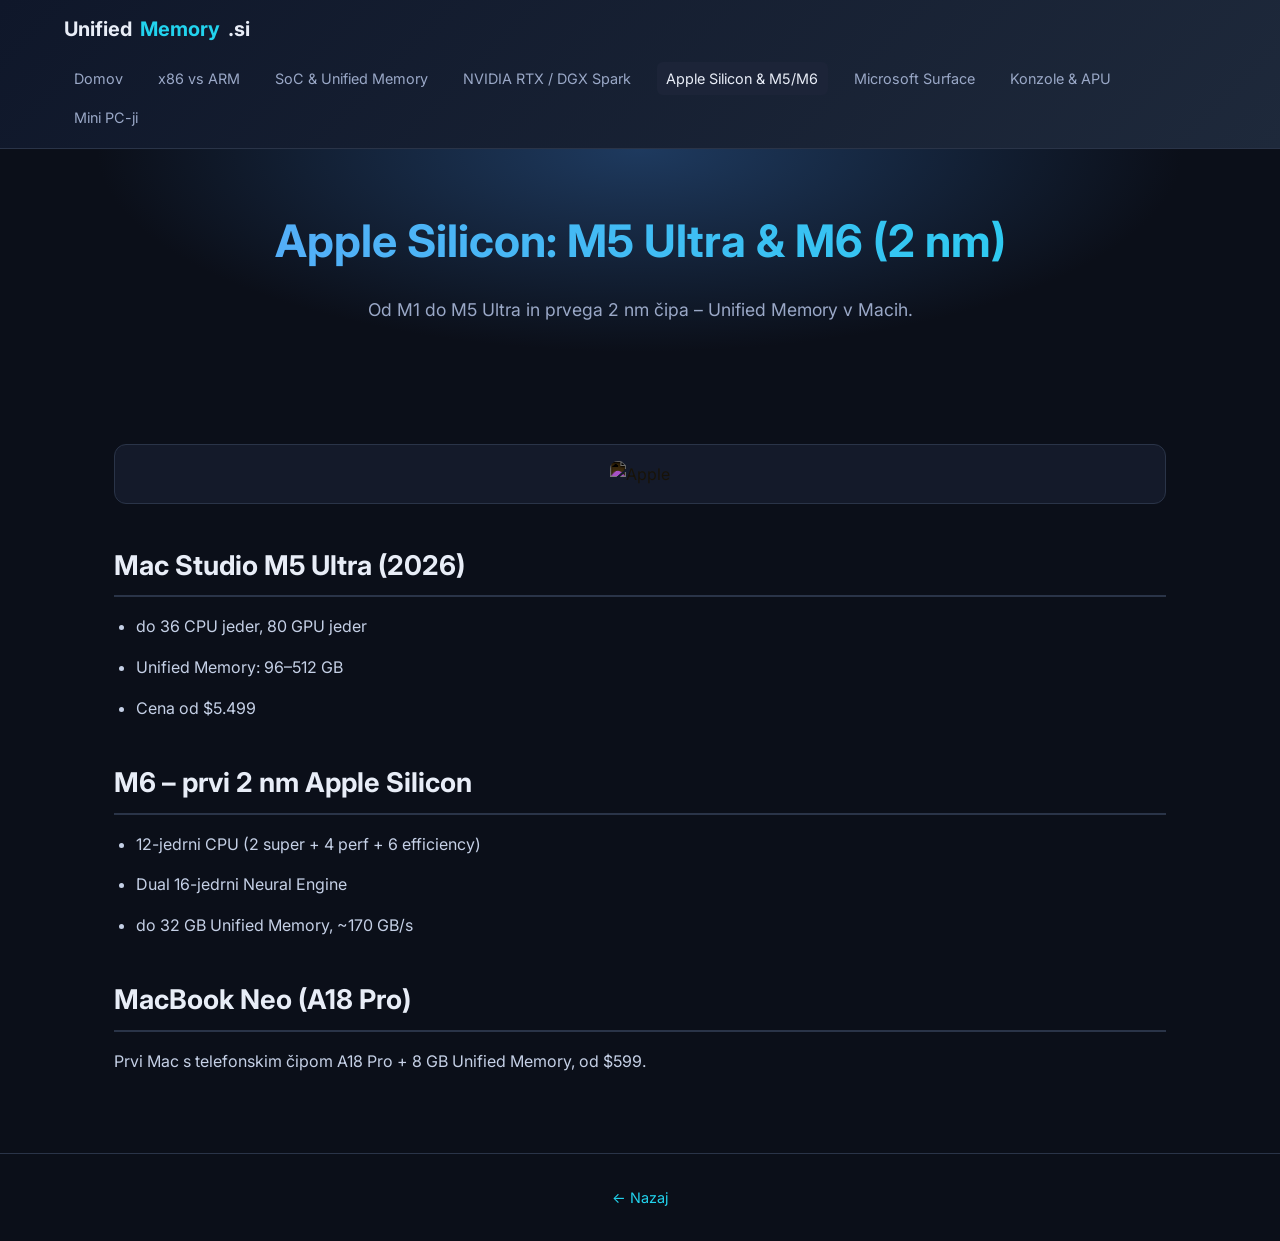
==== apple-silicon.html @ dfecbeb2 "Add SoC, NVIDIA Spark, Apple Silicon, Surface, konzole and mini-PC pages" ====
<!DOCTYPE html>
<html lang="sl">
<head>
  <meta charset="UTF-8">
  <meta name="viewport" content="width=device-width, initial-scale=1.0">
  <title>Apple Silicon – M5 Ultra, M6, MacBook Neo</title>
  <link rel="stylesheet" href="css/style.css">
  <link href="https://fonts.googleapis.com/css2?family=Inter:wght@400;600;700&display=swap" rel="stylesheet">
</head>
<body>
  <header>
    <div class="nav-container">
      <a href="index.html" class="logo">Unified<span>Memory</span>.si</a>
      <nav>
        <a href="index.html">Domov</a>
        <a href="x86-vs-arm.html">x86 vs ARM</a>
        <a href="soc-unified.html">SoC & Unified Memory</a>
        <a href="nvidia-rtx-spark.html">NVIDIA RTX / DGX Spark</a>
        <a href="apple-silicon.html" class="active">Apple Silicon & M5/M6</a>
        <a href="surface-laptop.html">Microsoft Surface</a>
        <a href="konzole-apu.html">Konzole & APU</a>
        <a href="mini-pc.html">Mini PC-ji</a>
      </nav>
    </div>
  </header>
  <section class="hero">
    <h1>Apple Silicon: M5 Ultra & M6 (2 nm)</h1>
    <p>Od M1 do M5 Ultra in prvega 2 nm čipa – Unified Memory v Macih.</p>
  </section>
  <div class="container content">
    <div class="img-box">
      <img src="https://upload.wikimedia.org/wikipedia/commons/thumb/f/fa/Apple_logo_black.svg/200px-Apple_logo_black.svg.png" alt="Apple" style="max-height:50px; filter: invert(1);">
    </div>
    <h2>Mac Studio M5 Ultra (2026)</h2>
    <ul>
      <li>do 36 CPU jeder, 80 GPU jeder</li>
      <li>Unified Memory: 96–512 GB</li>
      <li>Cena od $5.499</li>
    </ul>
    <h2>M6 – prvi 2 nm Apple Silicon</h2>
    <ul>
      <li>12-jedrni CPU (2 super + 4 perf + 6 efficiency)</li>
      <li>Dual 16-jedrni Neural Engine</li>
      <li>do 32 GB Unified Memory, ~170 GB/s</li>
    </ul>
    <h2 id="neo">MacBook Neo (A18 Pro)</h2>
    <p>Prvi Mac s telefonskim čipom A18 Pro + 8 GB Unified Memory, od $599.</p>
  </div>
  <footer><p><a href="index.html">← Nazaj</a></p></footer>
</body>
</html>
---- css/style.css ----
:root {
  --bg: #0b0f19;
  --bg-card: #141a2a;
  --bg-hover: #1c2438;
  --text: #e8edf7;
  --text-muted: #9aa8c7;
  --accent: #3b82f6;
  --accent2: #22d3ee;
  --apple: #a3a3a3;
  --nvidia: #76b900;
  --ms: #00a4ef;
  --border: #2a3448;
  --radius: 12px;
  --font: 'Inter', system-ui, -apple-system, sans-serif;
}

* { box-sizing: border-box; margin: 0; padding: 0; }

body {
  font-family: var(--font);
  background: var(--bg);
  color: var(--text);
  line-height: 1.65;
  min-height: 100vh;
}

a { color: var(--accent2); text-decoration: none; }
a:hover { text-decoration: underline; }

header {
  background: linear-gradient(135deg, #0f172a 0%, #1e293b 100%);
  border-bottom: 1px solid var(--border);
  position: sticky;
  top: 0;
  z-index: 100;
}

.nav-container {
  max-width: 1200px;
  margin: 0 auto;
  padding: 0.8rem 1.5rem;
  display: flex;
  align-items: center;
  justify-content: space-between;
  flex-wrap: wrap;
  gap: 1rem;
}

.logo {
  font-weight: 700;
  font-size: 1.25rem;
  color: var(--text);
  display: flex;
  align-items: center;
  gap: 0.5rem;
}

.logo span { color: var(--accent2); }

nav {
  display: flex;
  flex-wrap: wrap;
  gap: 0.4rem 1rem;
}

nav a {
  color: var(--text-muted);
  font-size: 0.9rem;
  padding: 0.3rem 0.6rem;
  border-radius: 6px;
  transition: all 0.2s;
}

nav a:hover, nav a.active {
  color: var(--text);
  background: var(--bg-hover);
  text-decoration: none;
}

.hero {
  background: radial-gradient(ellipse at top, #1e3a5f 0%, var(--bg) 60%);
  padding: 3.5rem 1.5rem 2.5rem;
  text-align: center;
}

.hero h1 {
  font-size: clamp(1.8rem, 4vw, 2.8rem);
  margin-bottom: 1rem;
  background: linear-gradient(90deg, #60a5fa, #22d3ee);
  -webkit-background-clip: text;
  -webkit-text-fill-color: transparent;
  background-clip: text;
}

.hero p {
  max-width: 720px;
  margin: 0 auto 1.5rem;
  color: var(--text-muted);
  font-size: 1.1rem;
}

.container {
  max-width: 1100px;
  margin: 0 auto;
  padding: 2rem 1.5rem 4rem;
}

.card-grid {
  display: grid;
  grid-template-columns: repeat(auto-fill, minmax(280px, 1fr));
  gap: 1.25rem;
  margin: 2rem 0;
}

.card {
  background: var(--bg-card);
  border: 1px solid var(--border);
  border-radius: var(--radius);
  padding: 1.5rem;
  transition: transform 0.2s, border-color 0.2s;
}

.card:hover {
  transform: translateY(-3px);
  border-color: var(--accent);
}

.card h3 { margin-bottom: 0.5rem; font-size: 1.15rem; }
.card p { color: var(--text-muted); font-size: 0.95rem; }
.card a.btn {
  display: inline-block;
  margin-top: 1rem;
  padding: 0.45rem 1rem;
  background: var(--accent);
  color: white;
  border-radius: 6px;
  font-size: 0.9rem;
  text-decoration: none;
}
.card a.btn:hover { background: #2563eb; }

.content h2 {
  font-size: 1.7rem;
  margin: 2.5rem 0 1rem;
  padding-bottom: 0.4rem;
  border-bottom: 2px solid var(--border);
}

.content h3 {
  font-size: 1.25rem;
  margin: 1.8rem 0 0.7rem;
  color: var(--accent2);
}

.content p, .content li { margin-bottom: 0.9rem; color: #c5d0e6; }
.content ul, .content ol { padding-left: 1.4rem; margin-bottom: 1.2rem; }

.table-wrap { overflow-x: auto; margin: 1.5rem 0; }
table {
  width: 100%;
  border-collapse: collapse;
  font-size: 0.95rem;
}
th, td {
  padding: 0.7rem 1rem;
  text-align: left;
  border-bottom: 1px solid var(--border);
}
th { background: var(--bg-card); color: var(--accent2); }
tr:hover td { background: var(--bg-hover); }

.img-box {
  background: var(--bg-card);
  border: 1px solid var(--border);
  border-radius: var(--radius);
  padding: 1rem;
  margin: 1.5rem 0;
  text-align: center;
}
.img-box img {
  max-width: 100%;
  height: auto;
  border-radius: 8px;
}
.img-box figcaption {
  margin-top: 0.6rem;
  font-size: 0.85rem;
  color: var(--text-muted);
}

.compare {
  display: grid;
  grid-template-columns: 1fr 1fr;
  gap: 1.5rem;
  margin: 1.5rem 0;
}
@media (max-width: 700px) { .compare { grid-template-columns: 1fr; } }

.badge {
  display: inline-block;
  padding: 0.2rem 0.6rem;
  border-radius: 999px;
  font-size: 0.75rem;
  font-weight: 600;
  margin-right: 0.4rem;
}
.badge-arm { background: #1e3a5f; color: #60a5fa; }
.badge-x86 { background: #3b1f1f; color: #f87171; }
.badge-unified { background: #134e4a; color: #2dd4bf; }
.badge-soc { background: #3b2f1e; color: #fbbf24; }

footer {
  border-top: 1px solid var(--border);
  padding: 2rem 1.5rem;
  text-align: center;
  color: var(--text-muted);
  font-size: 0.9rem;
}

.highlight {
  background: linear-gradient(90deg, rgba(59,130,246,0.15), rgba(34,211,238,0.1));
  border-left: 4px solid var(--accent2);
  padding: 1rem 1.2rem;
  margin: 1.5rem 0;
  border-radius: 0 8px 8px 0;
}

.diagram {
  font-family: ui-monospace, monospace;
  background: #0f172a;
  border: 1px solid var(--border);
  border-radius: 8px;
  padding: 1.2rem;
  overflow-x: auto;
  font-size: 0.85rem;
  line-height: 1.4;
  white-space: pre;
  color: #94a3b8;
}
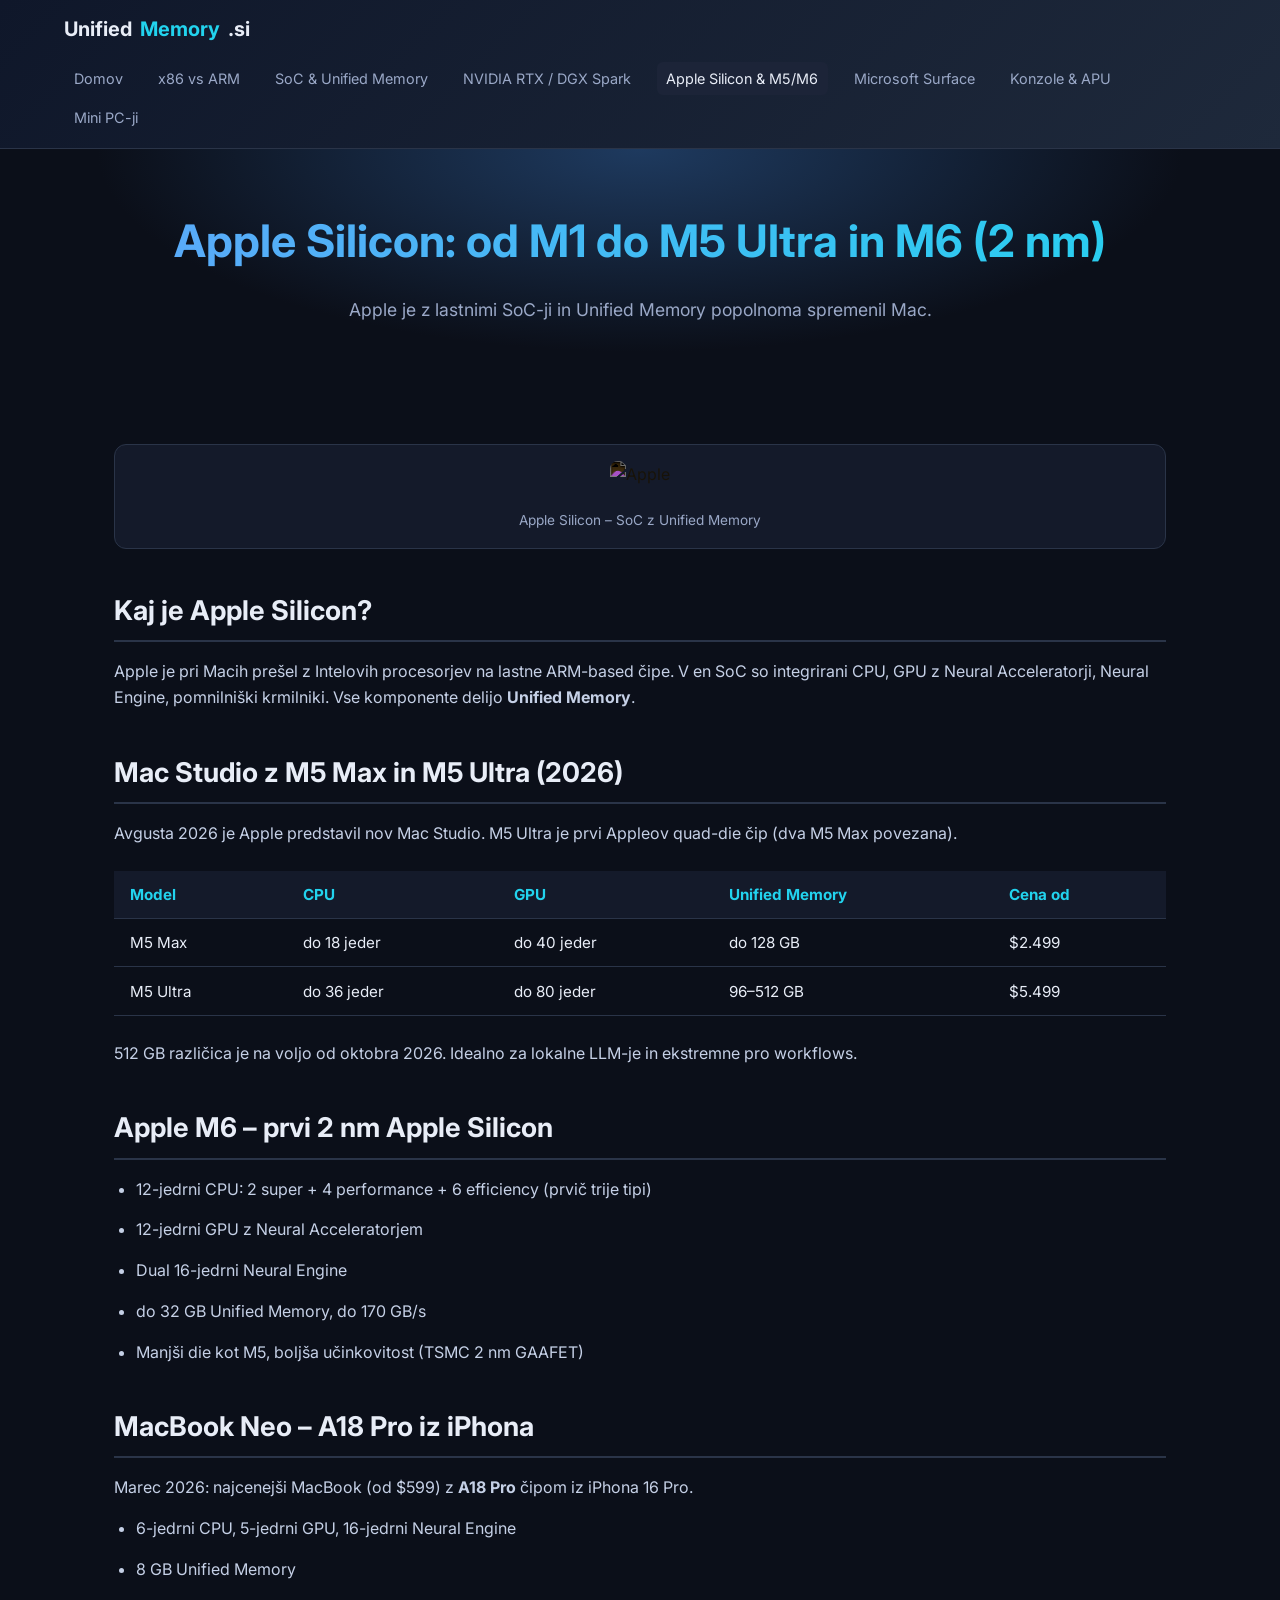
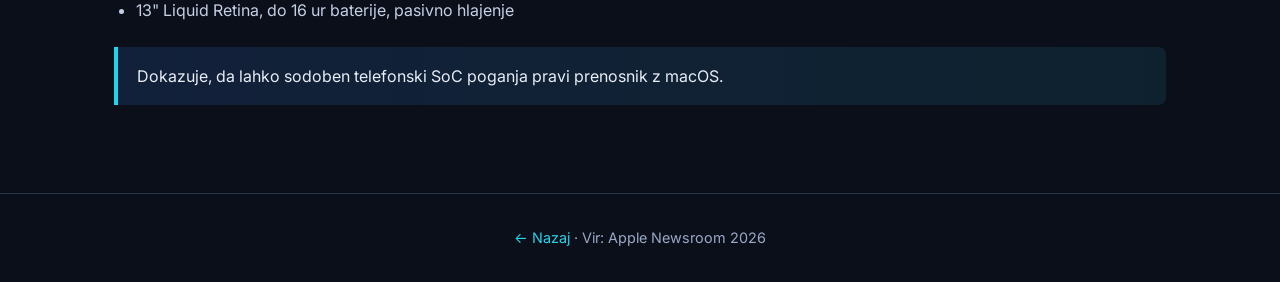
==== commit 40f74c2a: "Expand Apple Silicon, Surface, konzole and SoC pages with images and detailed text" ====
--- a/apple-silicon.html
+++ b/apple-silicon.html
@@ -3,7 +3,7 @@
 <head>
   <meta charset="UTF-8">
   <meta name="viewport" content="width=device-width, initial-scale=1.0">
-  <title>Apple Silicon – M5 Ultra, M6, MacBook Neo</title>
+  <title>Apple Silicon – Mac Studio M5 Ultra, M6 in MacBook Neo</title>
   <link rel="stylesheet" href="css/style.css">
   <link href="https://fonts.googleapis.com/css2?family=Inter:wght@400;600;700&display=swap" rel="stylesheet">
 </head>
@@ -24,28 +24,45 @@
     </div>
   </header>
   <section class="hero">
-    <h1>Apple Silicon: M5 Ultra & M6 (2 nm)</h1>
-    <p>Od M1 do M5 Ultra in prvega 2 nm čipa – Unified Memory v Macih.</p>
+    <h1>Apple Silicon: od M1 do M5 Ultra in M6 (2 nm)</h1>
+    <p>Apple je z lastnimi SoC-ji in Unified Memory popolnoma spremenil Mac.</p>
   </section>
   <div class="container content">
     <div class="img-box">
-      <img src="https://upload.wikimedia.org/wikipedia/commons/thumb/f/fa/Apple_logo_black.svg/200px-Apple_logo_black.svg.png" alt="Apple" style="max-height:50px; filter: invert(1);">
+      <img src="https://upload.wikimedia.org/wikipedia/commons/thumb/f/fa/Apple_logo_black.svg/200px-Apple_logo_black.svg.png" alt="Apple" style="max-height:48px; filter: invert(1); margin-bottom:0.8rem;">
+      <figcaption>Apple Silicon – SoC z Unified Memory</figcaption>
     </div>
-    <h2>Mac Studio M5 Ultra (2026)</h2>
+    <h2>Kaj je Apple Silicon?</h2>
+    <p>Apple je pri Macih prešel z Intelovih procesorjev na lastne ARM-based čipe. V en SoC so integrirani CPU, GPU z Neural Acceleratorji, Neural Engine, pomnilniški krmilniki. Vse komponente delijo <strong>Unified Memory</strong>.</p>
+    <h2 id="studio">Mac Studio z M5 Max in M5 Ultra (2026)</h2>
+    <p>Avgusta 2026 je Apple predstavil nov Mac Studio. M5 Ultra je prvi Appleov quad-die čip (dva M5 Max povezana).</p>
+    <div class="table-wrap">
+      <table>
+        <thead><tr><th>Model</th><th>CPU</th><th>GPU</th><th>Unified Memory</th><th>Cena od</th></tr></thead>
+        <tbody>
+          <tr><td>M5 Max</td><td>do 18 jeder</td><td>do 40 jeder</td><td>do 128 GB</td><td>$2.499</td></tr>
+          <tr><td>M5 Ultra</td><td>do 36 jeder</td><td>do 80 jeder</td><td>96–512 GB</td><td>$5.499</td></tr>
+        </tbody>
+      </table>
+    </div>
+    <p>512 GB različica je na voljo od oktobra 2026. Idealno za lokalne LLM-je in ekstremne pro workflows.</p>
+    <h2>Apple M6 – prvi 2 nm Apple Silicon</h2>
     <ul>
-      <li>do 36 CPU jeder, 80 GPU jeder</li>
-      <li>Unified Memory: 96–512 GB</li>
-      <li>Cena od $5.499</li>
+      <li>12-jedrni CPU: 2 super + 4 performance + 6 efficiency (prvič trije tipi)</li>
+      <li>12-jedrni GPU z Neural Acceleratorjem</li>
+      <li>Dual 16-jedrni Neural Engine</li>
+      <li>do 32 GB Unified Memory, do 170 GB/s</li>
+      <li>Manjši die kot M5, boljša učinkovitost (TSMC 2 nm GAAFET)</li>
     </ul>
-    <h2>M6 – prvi 2 nm Apple Silicon</h2>
+    <h2 id="neo">MacBook Neo – A18 Pro iz iPhona</h2>
+    <p>Marec 2026: najcenejši MacBook (od $599) z <strong>A18 Pro</strong> čipom iz iPhona 16 Pro.</p>
     <ul>
-      <li>12-jedrni CPU (2 super + 4 perf + 6 efficiency)</li>
-      <li>Dual 16-jedrni Neural Engine</li>
-      <li>do 32 GB Unified Memory, ~170 GB/s</li>
+      <li>6-jedrni CPU, 5-jedrni GPU, 16-jedrni Neural Engine</li>
+      <li>8 GB Unified Memory</li>
+      <li>13" Liquid Retina, do 16 ur baterije, pasivno hlajenje</li>
     </ul>
-    <h2 id="neo">MacBook Neo (A18 Pro)</h2>
-    <p>Prvi Mac s telefonskim čipom A18 Pro + 8 GB Unified Memory, od $599.</p>
+    <div class="highlight">Dokazuje, da lahko sodoben telefonski SoC poganja pravi prenosnik z macOS.</div>
   </div>
-  <footer><p><a href="index.html">← Nazaj</a></p></footer>
+  <footer><p><a href="index.html">← Nazaj</a> · Vir: Apple Newsroom 2026</p></footer>
 </body>
 </html>
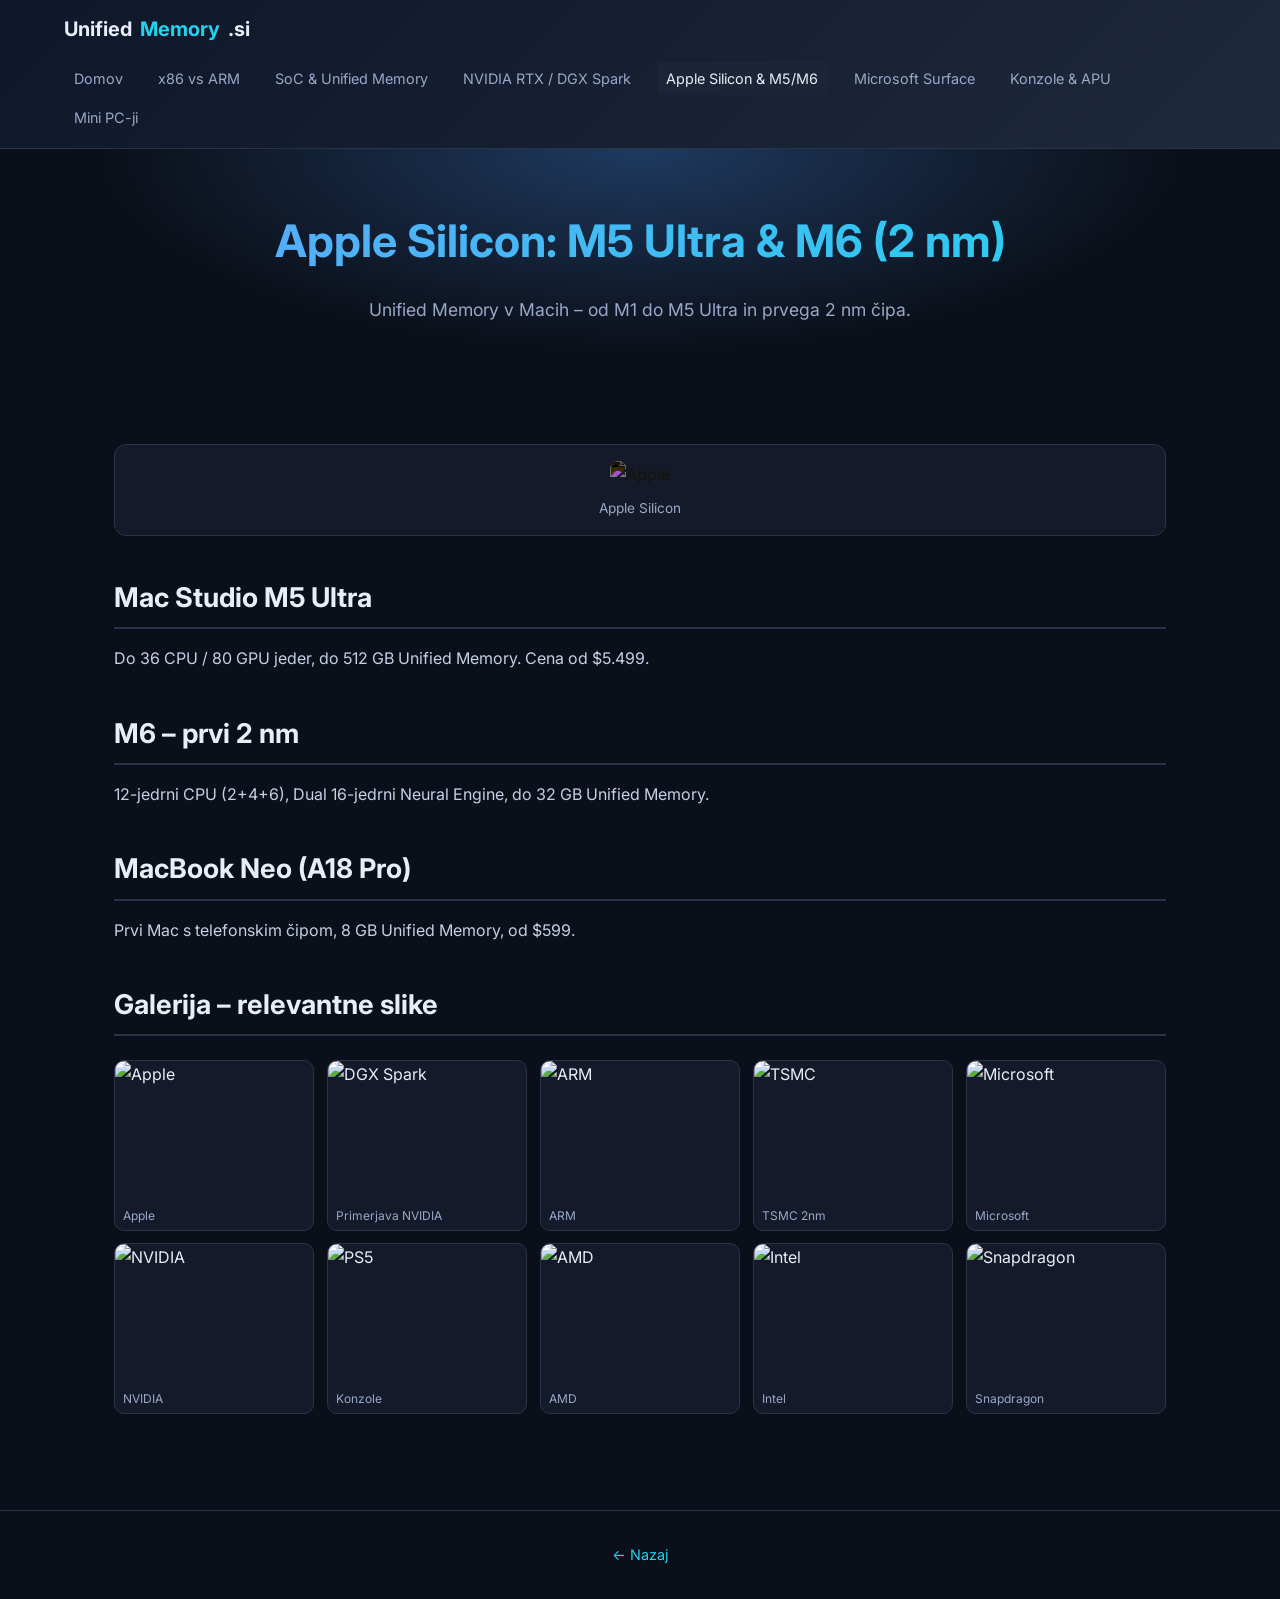
==== commit e17032de: "Add galleries to Apple, Surface, SoC, konzole and mini-pc pages" ====
--- a/apple-silicon.html
+++ b/apple-silicon.html
@@ -1,68 +1,27 @@
 <!DOCTYPE html>
 <html lang="sl">
-<head>
-  <meta charset="UTF-8">
-  <meta name="viewport" content="width=device-width, initial-scale=1.0">
-  <title>Apple Silicon – Mac Studio M5 Ultra, M6 in MacBook Neo</title>
-  <link rel="stylesheet" href="css/style.css">
-  <link href="https://fonts.googleapis.com/css2?family=Inter:wght@400;600;700&display=swap" rel="stylesheet">
-</head>
+<head><meta charset="UTF-8"><meta name="viewport" content="width=device-width, initial-scale=1.0"><title>Apple Silicon – M5 Ultra, M6, Neo</title><link rel="stylesheet" href="css/style.css"><link href="https://fonts.googleapis.com/css2?family=Inter:wght@400;600;700&display=swap" rel="stylesheet"></head>
 <body>
-  <header>
-    <div class="nav-container">
-      <a href="index.html" class="logo">Unified<span>Memory</span>.si</a>
-      <nav>
-        <a href="index.html">Domov</a>
-        <a href="x86-vs-arm.html">x86 vs ARM</a>
-        <a href="soc-unified.html">SoC & Unified Memory</a>
-        <a href="nvidia-rtx-spark.html">NVIDIA RTX / DGX Spark</a>
-        <a href="apple-silicon.html" class="active">Apple Silicon & M5/M6</a>
-        <a href="surface-laptop.html">Microsoft Surface</a>
-        <a href="konzole-apu.html">Konzole & APU</a>
-        <a href="mini-pc.html">Mini PC-ji</a>
-      </nav>
-    </div>
-  </header>
-  <section class="hero">
-    <h1>Apple Silicon: od M1 do M5 Ultra in M6 (2 nm)</h1>
-    <p>Apple je z lastnimi SoC-ji in Unified Memory popolnoma spremenil Mac.</p>
-  </section>
-  <div class="container content">
-    <div class="img-box">
-      <img src="https://upload.wikimedia.org/wikipedia/commons/thumb/f/fa/Apple_logo_black.svg/200px-Apple_logo_black.svg.png" alt="Apple" style="max-height:48px; filter: invert(1); margin-bottom:0.8rem;">
-      <figcaption>Apple Silicon – SoC z Unified Memory</figcaption>
-    </div>
-    <h2>Kaj je Apple Silicon?</h2>
-    <p>Apple je pri Macih prešel z Intelovih procesorjev na lastne ARM-based čipe. V en SoC so integrirani CPU, GPU z Neural Acceleratorji, Neural Engine, pomnilniški krmilniki. Vse komponente delijo <strong>Unified Memory</strong>.</p>
-    <h2 id="studio">Mac Studio z M5 Max in M5 Ultra (2026)</h2>
-    <p>Avgusta 2026 je Apple predstavil nov Mac Studio. M5 Ultra je prvi Appleov quad-die čip (dva M5 Max povezana).</p>
-    <div class="table-wrap">
-      <table>
-        <thead><tr><th>Model</th><th>CPU</th><th>GPU</th><th>Unified Memory</th><th>Cena od</th></tr></thead>
-        <tbody>
-          <tr><td>M5 Max</td><td>do 18 jeder</td><td>do 40 jeder</td><td>do 128 GB</td><td>$2.499</td></tr>
-          <tr><td>M5 Ultra</td><td>do 36 jeder</td><td>do 80 jeder</td><td>96–512 GB</td><td>$5.499</td></tr>
-        </tbody>
-      </table>
-    </div>
-    <p>512 GB različica je na voljo od oktobra 2026. Idealno za lokalne LLM-je in ekstremne pro workflows.</p>
-    <h2>Apple M6 – prvi 2 nm Apple Silicon</h2>
-    <ul>
-      <li>12-jedrni CPU: 2 super + 4 performance + 6 efficiency (prvič trije tipi)</li>
-      <li>12-jedrni GPU z Neural Acceleratorjem</li>
-      <li>Dual 16-jedrni Neural Engine</li>
-      <li>do 32 GB Unified Memory, do 170 GB/s</li>
-      <li>Manjši die kot M5, boljša učinkovitost (TSMC 2 nm GAAFET)</li>
-    </ul>
-    <h2 id="neo">MacBook Neo – A18 Pro iz iPhona</h2>
-    <p>Marec 2026: najcenejši MacBook (od $599) z <strong>A18 Pro</strong> čipom iz iPhona 16 Pro.</p>
-    <ul>
-      <li>6-jedrni CPU, 5-jedrni GPU, 16-jedrni Neural Engine</li>
-      <li>8 GB Unified Memory</li>
-      <li>13" Liquid Retina, do 16 ur baterije, pasivno hlajenje</li>
-    </ul>
-    <div class="highlight">Dokazuje, da lahko sodoben telefonski SoC poganja pravi prenosnik z macOS.</div>
-  </div>
-  <footer><p><a href="index.html">← Nazaj</a> · Vir: Apple Newsroom 2026</p></footer>
-</body>
-</html>
+<header><div class="nav-container"><a href="index.html" class="logo">Unified<span>Memory</span>.si</a><nav><a href="index.html">Domov</a><a href="x86-vs-arm.html">x86 vs ARM</a><a href="soc-unified.html">SoC & Unified Memory</a><a href="nvidia-rtx-spark.html">NVIDIA RTX / DGX Spark</a><a href="apple-silicon.html" class="active">Apple Silicon & M5/M6</a><a href="surface-laptop.html">Microsoft Surface</a><a href="konzole-apu.html">Konzole & APU</a><a href="mini-pc.html">Mini PC-ji</a></nav></div></header>
+<section class="hero"><h1>Apple Silicon: M5 Ultra & M6 (2 nm)</h1><p>Unified Memory v Macih – od M1 do M5 Ultra in prvega 2 nm čipa.</p></section>
+<div class="container content">
+<div class="img-box"><img src="https://upload.wikimedia.org/wikipedia/commons/thumb/f/fa/Apple_logo_black.svg/200px-Apple_logo_black.svg.png" alt="Apple" style="max-height:48px; filter:invert(1);"><figcaption>Apple Silicon</figcaption></div>
+<h2>Mac Studio M5 Ultra</h2><p>Do 36 CPU / 80 GPU jeder, do 512 GB Unified Memory. Cena od $5.499.</p>
+<h2>M6 – prvi 2 nm</h2><p>12-jedrni CPU (2+4+6), Dual 16-jedrni Neural Engine, do 32 GB Unified Memory.</p>
+<h2>MacBook Neo (A18 Pro)</h2><p>Prvi Mac s telefonskim čipom, 8 GB Unified Memory, od $599.</p>
+<h2>Galerija – relevantne slike</h2>
+<div class="gallery">
+<figure><img src="https://upload.wikimedia.org/wikipedia/commons/thumb/f/fa/Apple_logo_black.svg/200px-Apple_logo_black.svg.png" alt="Apple" loading="lazy"><figcaption>Apple</figcaption></figure>
+<figure><img src="https://upload.wikimedia.org/wikipedia/commons/8/8e/Nvidia_DGX_Spark_oblique_view_dllu.jpg" alt="DGX Spark" loading="lazy"><figcaption>Primerjava NVIDIA</figcaption></figure>
+<figure><img src="https://upload.wikimedia.org/wikipedia/commons/thumb/1/15/Arm_logo_2017.svg/200px-Arm_logo_2017.svg.png" alt="ARM" loading="lazy"><figcaption>ARM</figcaption></figure>
+<figure><img src="https://upload.wikimedia.org/wikipedia/commons/thumb/9/99/TSMC_Logo.svg/200px-TSMC_Logo.svg.png" alt="TSMC" loading="lazy"><figcaption>TSMC 2nm</figcaption></figure>
+<figure><img src="https://upload.wikimedia.org/wikipedia/commons/thumb/2/2b/Microsoft_logo_%282012%29.svg/200px-Microsoft_logo_%282012%29.svg.png" alt="Microsoft" loading="lazy"><figcaption>Microsoft</figcaption></figure>
+<figure><img src="https://upload.wikimedia.org/wikipedia/commons/thumb/a/a4/NVIDIA_logo.svg/200px-NVIDIA_logo.svg.png" alt="NVIDIA" loading="lazy"><figcaption>NVIDIA</figcaption></figure>
+<figure><img src="https://upload.wikimedia.org/wikipedia/commons/thumb/0/00/PlayStation_5_console_and_controller.jpg/640px-PlayStation_5_console_and_controller.jpg" alt="PS5" loading="lazy"><figcaption>Konzole</figcaption></figure>
+<figure><img src="https://upload.wikimedia.org/wikipedia/commons/thumb/7/7c/AMD_Logo.svg/200px-AMD_Logo.svg.png" alt="AMD" loading="lazy"><figcaption>AMD</figcaption></figure>
+<figure><img src="https://upload.wikimedia.org/wikipedia/commons/thumb/4/4a/Intel_logo_%282020%2C_light_blue%29.svg/200px-Intel_logo_%282020%2C_light_blue%29.svg.png" alt="Intel" loading="lazy"><figcaption>Intel</figcaption></figure>
+<figure><img src="https://upload.wikimedia.org/wikipedia/commons/thumb/5/5a/Qualcomm_Snapdragon_logo.svg/200px-Qualcomm_Snapdragon_logo.svg.png" alt="Snapdragon" loading="lazy"><figcaption>Snapdragon</figcaption></figure>
+</div>
+</div>
+<footer><p><a href="index.html">← Nazaj</a></p></footer>
+</body></html>
--- a/css/style.css
+++ b/css/style.css
@@ -237,3 +237,29 @@
   white-space: pre;
   color: #94a3b8;
 }
+
+.gallery {
+  display: grid;
+  grid-template-columns: repeat(auto-fill, minmax(180px, 1fr));
+  gap: 0.8rem;
+  margin: 1.5rem 0 2rem;
+}
+.gallery figure {
+  background: var(--bg-card);
+  border: 1px solid var(--border);
+  border-radius: 10px;
+  overflow: hidden;
+  margin: 0;
+}
+.gallery img {
+  width: 100%;
+  height: 140px;
+  object-fit: cover;
+  display: block;
+}
+.gallery figcaption {
+  font-size: 0.75rem;
+  padding: 0.4rem 0.5rem;
+  color: var(--text-muted);
+  line-height: 1.3;
+}
